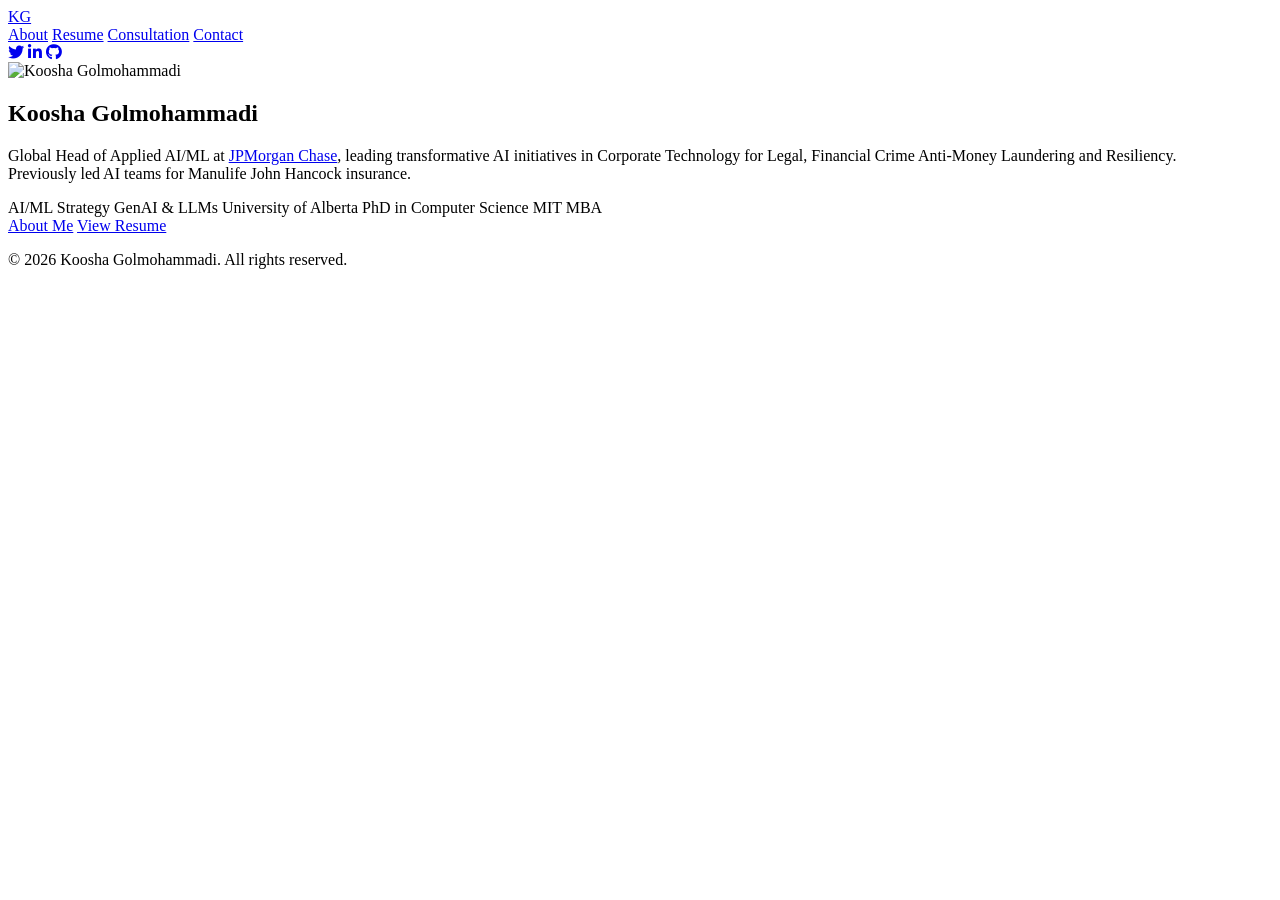
==== index.html @ 3e49aaad "Add index.html" ====
<!DOCTYPE html>
<html lang="en">
<head>
    <meta charset="UTF-8">
    <meta name="viewport" content="width=device-width, initial-scale=1.0">
    <meta name="description" content="Koosha Golmohammadi - Global Head of Applied AI/ML at JPMorgan Chase. Expert in strategic AI/ML implementation, GenAI, and organizational transformation.">
    <meta name="keywords" content="AI, Machine Learning, Data Science, Analytics, Leadership, AI Strategy, GenAI">
    <meta name="author" content="Koosha Golmohammadi">

    <title>Koosha Golmohammadi</title>

    <!-- Font Awesome for Icons -->
    <link rel="stylesheet" href="https://cdnjs.cloudflare.com/ajax/libs/font-awesome/6.5.1/css/all.min.css">

    <!-- Stylesheets -->
    <link rel="stylesheet" href="css/main.css">
</head>
<body>
    <!-- Header & Navigation -->
    <header class="site-header">
        <a href="index.html" class="site-logo">
            <span class="logo-text">KG</span>
        </a>

        <nav class="nav-links">
            <a href="about.html" class="nav-link">About</a>
            <a href="resume.html" class="nav-link">Resume</a>
            <a href="consultation.html" class="nav-link">Consultation</a>
            <a href="contact.html" class="nav-link">Contact</a>
        </nav>

        <div class="nav-actions">
            <div class="nav-social">
                <a href="https://twitter.com/kooshag" target="_blank" rel="noopener" class="nav-social-link" aria-label="Twitter"><i class="fab fa-twitter"></i></a>
                <a href="https://www.linkedin.com/in/kooshag/" target="_blank" rel="noopener" class="nav-social-link" aria-label="LinkedIn"><i class="fab fa-linkedin-in"></i></a>
                <a href="https://github.com/koosha" target="_blank" rel="noopener" class="nav-social-link" aria-label="GitHub"><i class="fab fa-github"></i></a>
            </div>
        </div>
    </header>

    <!-- Hero Section -->
    <section class="hero">
        <div class="hero-content">
            <div class="hero-avatar">
                <img src="images/headshot_index.jpeg" alt="Koosha Golmohammadi">
            </div>

            <h1 class="hero-title">
                <span class="hero-name">Koosha Golmohammadi</span>
            </h1>

            <p class="hero-tagline">
                Global Head of Applied AI/ML at <a href="https://www.jpmorganchase.com/about/technology" class="hero-highlight">JPMorgan Chase</a>, leading transformative AI initiatives in Corporate Technology for Legal, Financial Crime Anti-Money Laundering and Resiliency. <br>Previously led AI teams for Manulife John Hancock insurance.
            </p>

            <div class="hero-chips">
                <span class="hero-chip">AI/ML Strategy</span>
                <span class="hero-chip">GenAI & LLMs</span>
                <span class="hero-chip">University of Alberta PhD in Computer Science</span>
                <span class="hero-chip">MIT MBA</span>
            </div>

            <div class="hero-cta">
                <a href="about.html" class="button button-primary">About Me</a>
                <a href="resume.html" class="button button-secondary">View Resume</a>
            </div>
        </div>

        <div class="hero-bg" aria-hidden="true">
            <div class="hero-gradient"></div>
        </div>
    </section>

    <!-- Footer -->
    <footer class="footer">
        <div class="container">
            <p class="footer__text">
                &copy; 2026 Koosha Golmohammadi. All rights reserved.
            </p>
        </div>
    </footer>
</body>
</html>
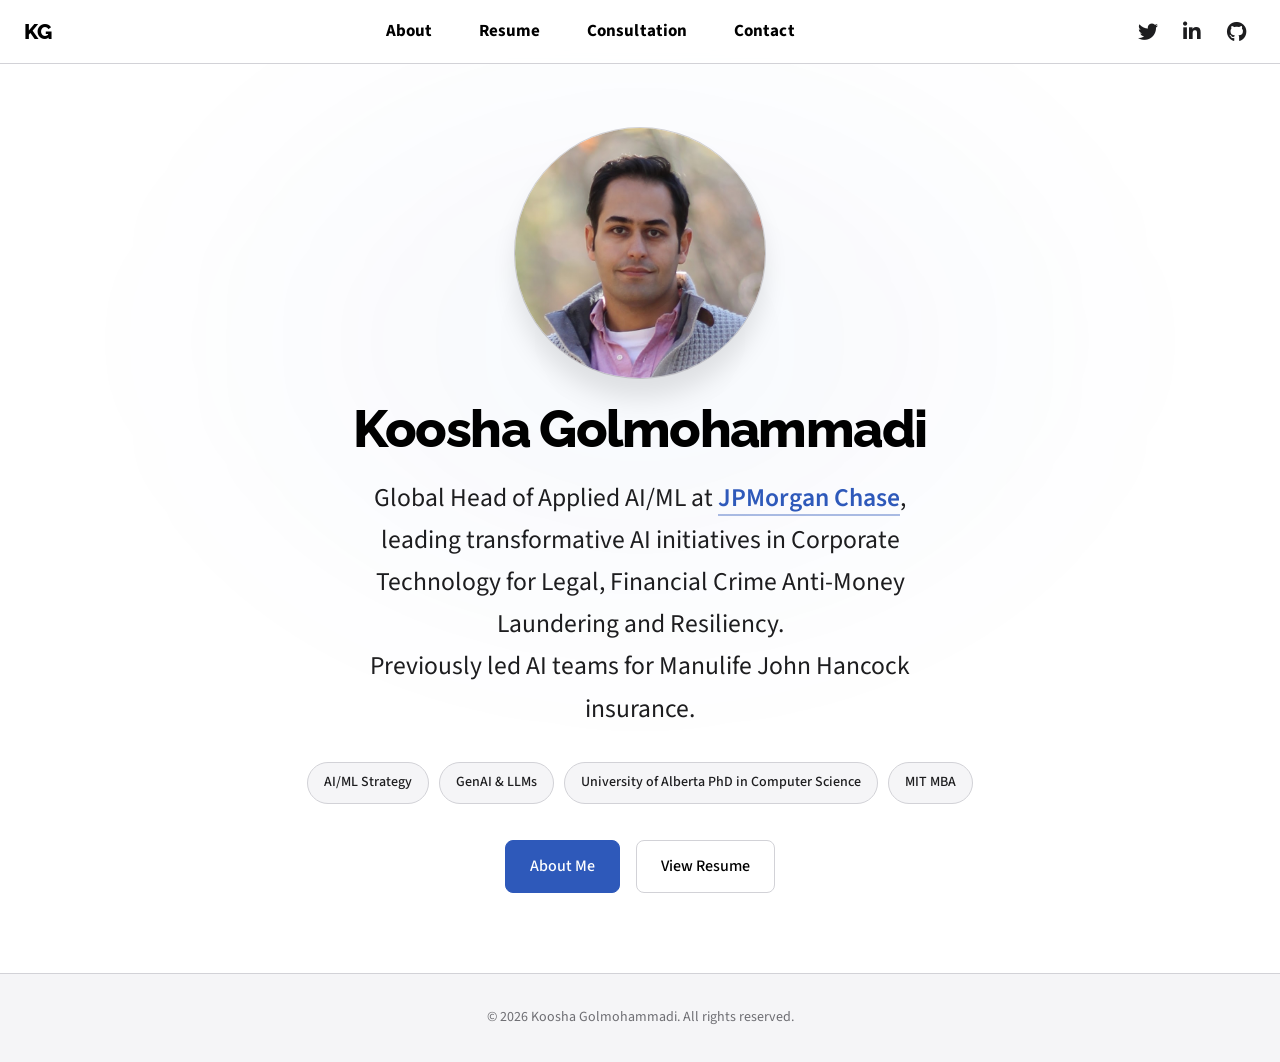
==== commit 4e4c41cc: "Add responsive hamburger menu and simplify contact page - Add hamburger menu that appears below 736p" ====
--- a/index.html
+++ b/index.html
@@ -35,8 +35,63 @@
                 <a href="https://www.linkedin.com/in/kooshag/" target="_blank" rel="noopener" class="nav-social-link" aria-label="LinkedIn"><i class="fab fa-linkedin-in"></i></a>
                 <a href="https://github.com/koosha" target="_blank" rel="noopener" class="nav-social-link" aria-label="GitHub"><i class="fab fa-github"></i></a>
             </div>
+            <div class="hamburger-container">
+                <button
+                    type="button"
+                    id="hamburger-button"
+                    class="hamburger-button"
+                    aria-label="Open navigation menu"
+                    aria-expanded="false"
+                    aria-controls="mobile-nav-menu">
+                    <span id="hamburger-icon" class="hamburger-icon">
+                        <span></span>
+                        <span></span>
+                        <span></span>
+                    </span>
+                </button>
+            </div>
         </div>
     </header>
+
+    <!-- Slide Menu Overlay -->
+    <div id="slide-menu-overlay" class="slide-menu-overlay" aria-hidden="true"></div>
+
+    <!-- Slide Menu Panel -->
+    <div
+        id="mobile-nav-menu"
+        class="slide-menu"
+        role="dialog"
+        aria-modal="true"
+        aria-label="Navigation menu"
+        aria-hidden="true">
+        <ul class="hamburger-ul">
+            <li class="index-li">
+                <a href="index.html">
+                    <h3>Koosha Golmohammadi</h3>
+                </a>
+            </li>
+            <li>
+                <a href="about.html">
+                    <h3>About</h3>
+                </a>
+            </li>
+            <li>
+                <a href="resume.html">
+                    <h3>Resume</h3>
+                </a>
+            </li>
+            <li>
+                <a href="consultation.html">
+                    <h3>Consultation</h3>
+                </a>
+            </li>
+            <li>
+                <a href="contact.html">
+                    <h3>Contact</h3>
+                </a>
+            </li>
+        </ul>
+    </div>
 
     <!-- Hero Section -->
     <section class="hero">
@@ -79,5 +134,8 @@
             </p>
         </div>
     </footer>
+
+    <!-- Navigation Script -->
+    <script src="js/navigation.js"></script>
 </body>
 </html>
--- a/css/main.css
+++ b/css/main.css
@@ -0,0 +1,1092 @@
+/* ========================================
+   DESIGN TOKENS
+   Colors, typography, spacing, and motion
+   ======================================== */
+
+@import url('https://fonts.googleapis.com/css2?family=Source+Sans+3:wght@400;700&family=Raleway:wght@400;800&display=swap');
+
+:root {
+  /* Colors */
+  --color-bg: #ffffff;
+  --color-bg-alt: #f5f5f7;
+  --color-bg-offset: #fafafa;
+  --color-fg: #1d1d1f;
+  --color-fg-bold: #000000;
+  --color-fg-light: #6e6e73;
+  --color-border: #d2d2d7;
+  --color-border-bg: #f5f5f7;
+  --color-accent: #2e59ba;
+  --color-accent-light: rgba(46, 89, 186, 0.1);
+  --color-accent-subtle: rgba(46, 89, 186, 0.05);
+  --color-accent-border: rgba(46, 89, 186, 0.3);
+  --color-accent-underline: rgba(46, 89, 186, 0.4);
+  --color-overlay-darker: rgba(0, 0, 0, 0.3);
+
+  /* Typography */
+  --font-sans: 'Source Sans 3', 'Source Sans Pro', Helvetica, sans-serif;
+  --font-heading: 'Raleway', Helvetica, sans-serif;
+  --font-mono: 'Courier New', monospace;
+
+  --font-weight-normal: 400;
+  --font-weight-medium: 500;
+  --font-weight-semibold: 600;
+  --font-weight-bold: 700;
+  --font-weight-black: 800;
+
+  --text-2xs: 0.65em;
+  --text-xs: 0.75em;
+  --text-sm: 0.875em;
+  --text-base: 1em;
+  --text-md: 1.1em;
+  --text-lg: 1.3em;
+  --text-xl: 1.6em;
+  --text-2xl: 2.2em;
+  --text-3xl: 2.75em;
+
+  --tracking-tight: 0.01em;
+  --tracking-normal: 0.02em;
+  --tracking-wide: 0.04em;
+
+  --leading-tight: 1.3;
+  --leading-normal: 1.7;
+  --leading-loose: 2;
+
+  /* Spacing */
+  --space-xs: 0.5rem;
+  --space-sm: 0.75rem;
+  --space-md: 1rem;
+  --space-lg: 1.5rem;
+  --space-xl: 2rem;
+  --space-2xl: 3rem;
+  --space-3xl: 4rem;
+
+  --spacing-element: 1.5rem;
+
+  /* Border Radius */
+  --radius-sm: 4px;
+  --radius-md: 8px;
+  --radius-lg: 12px;
+  --radius-xl: 16px;
+  --radius-full: 9999px;
+  --border-radius: 8px;
+
+  /* Shadows */
+  --shadow-sm: 0 1px 2px rgba(0, 0, 0, 0.05);
+  --shadow-md: 0 4px 6px rgba(0, 0, 0, 0.07);
+  --shadow-lg: 0 10px 15px rgba(0, 0, 0, 0.1);
+  --shadow-xl: 0 20px 25px rgba(0, 0, 0, 0.1);
+
+  /* Motion */
+  --duration-fast: 150ms;
+  --duration-normal: 250ms;
+  --duration-slow: 400ms;
+  --duration-menu: 400ms;
+  --ease-out: cubic-bezier(0.33, 1, 0.68, 1);
+  --ease-in-out: cubic-bezier(0.65, 0, 0.35, 1);
+  --ease-menu: cubic-bezier(0.4, 0, 0.2, 1);
+
+  /* Layout */
+  --header-height: 64px;
+  --header-height-mobile: 64px;
+  --lift-sm: -2px;
+
+  /* Z-Index Scale */
+  --z-sticky: 100;
+  --z-header: 10000;
+  --z-overlay: 10001;
+  --z-menu: 10002;
+}
+
+/* ========================================
+   BASE STYLES
+   ======================================== */
+
+* {
+  box-sizing: border-box;
+}
+
+html {
+  font-size: 16px;
+  -webkit-font-smoothing: antialiased;
+  -moz-osx-font-smoothing: grayscale;
+}
+
+body {
+  margin: 0;
+  padding: 0;
+  font-family: var(--font-sans);
+  font-size: var(--text-base);
+  line-height: var(--leading-normal);
+  color: var(--color-fg);
+  background-color: var(--color-bg);
+}
+
+h1, h2, h3, h4, h5, h6 {
+  color: var(--color-fg-bold);
+  font-family: var(--font-heading);
+  font-weight: var(--font-weight-bold);
+  letter-spacing: var(--tracking-tight);
+  line-height: var(--leading-tight);
+  margin: 0 0 0.75em 0;
+}
+
+h1 { font-size: var(--text-3xl); }
+h2 { font-size: var(--text-2xl); }
+h3 { font-size: var(--text-xl); }
+h4 { font-size: var(--text-lg); }
+h5 { font-size: var(--text-md); }
+h6 { font-size: var(--text-base); }
+
+p {
+  margin: 0 0 var(--spacing-element) 0;
+}
+
+a {
+  color: var(--color-accent);
+  text-decoration: none;
+  transition: color var(--duration-fast) var(--ease-out);
+}
+
+a:hover {
+  color: var(--color-fg-bold);
+}
+
+strong, b {
+  color: var(--color-fg-bold);
+  font-weight: var(--font-weight-medium);
+}
+
+/* ========================================
+   HEADER & NAVIGATION
+   ======================================== */
+
+.site-header {
+  align-items: center;
+  background-color: rgba(255, 255, 255, 0.8);
+  backdrop-filter: blur(20px) saturate(180%);
+  -webkit-backdrop-filter: blur(20px) saturate(180%);
+  border-bottom: solid 1px var(--color-border);
+  display: flex;
+  height: var(--header-height);
+  justify-content: space-between;
+  left: 0;
+  padding: 0 1.5rem;
+  position: fixed;
+  top: 0;
+  width: 100%;
+  z-index: var(--z-header);
+  transition: background-color var(--duration-fast) var(--ease-out);
+  box-sizing: border-box;
+}
+
+.site-logo {
+  display: flex;
+  align-items: center;
+  text-decoration: none;
+}
+
+.logo-text {
+  font-family: var(--font-heading);
+  font-size: var(--text-lg);
+  font-weight: var(--font-weight-black);
+  color: var(--color-fg-bold);
+  letter-spacing: var(--tracking-tight);
+}
+
+.nav-links {
+  display: none;
+  gap: 0.625rem;
+}
+
+@media screen and (min-width: 736px) {
+  .nav-links {
+    display: flex;
+  }
+}
+
+.nav-link {
+  position: relative;
+  padding: 0.75rem 1.125rem;
+  font-size: 1.0625rem;
+  font-weight: var(--font-weight-bold);
+  color: var(--color-fg-bold);
+  text-decoration: none;
+  border-radius: var(--radius-sm);
+  letter-spacing: 0.01em;
+  transition: color var(--duration-fast) var(--ease-out),
+    background-color var(--duration-fast) var(--ease-out);
+}
+
+.nav-link::after {
+  content: '';
+  position: absolute;
+  bottom: 0.375rem;
+  left: 0.5rem;
+  right: 0.5rem;
+  height: 2.5px;
+  background: var(--color-accent);
+  border-radius: 2px;
+  transform: scaleX(0);
+  transition: transform var(--duration-fast) var(--ease-out);
+}
+
+.nav-link:hover {
+  color: var(--color-accent);
+  background-color: var(--color-border-bg);
+}
+
+.nav-link:hover::after {
+  transform: scaleX(1);
+}
+
+.nav-link.active {
+  color: var(--color-accent);
+  background-color: var(--color-accent-light);
+}
+
+.nav-link.active::after {
+  transform: scaleX(1);
+}
+
+.nav-link:focus-visible {
+  outline: 2px solid var(--color-accent);
+  outline-offset: 2px;
+}
+
+.nav-actions {
+  display: flex;
+  align-items: center;
+  gap: 0.75rem;
+}
+
+.nav-social {
+  display: flex;
+  align-items: center;
+  gap: 0.25rem;
+}
+
+.nav-social-link {
+  display: inline-flex;
+  align-items: center;
+  justify-content: center;
+  width: 40px;
+  height: 40px;
+  color: var(--color-fg);
+  text-decoration: none;
+  border-radius: var(--radius-sm);
+  transition: color var(--duration-fast) var(--ease-out),
+    background-color var(--duration-fast) var(--ease-out);
+}
+
+.nav-social-link:hover {
+  color: var(--color-accent);
+  background-color: var(--color-border-bg);
+}
+
+.nav-social-link:focus-visible {
+  outline: 2px solid var(--color-accent);
+  outline-offset: 2px;
+}
+
+.nav-social-link i {
+  font-size: 20px;
+}
+
+@media (max-width: 768px) {
+  .site-header {
+    padding: 0 1rem;
+  }
+
+  .nav-links {
+    gap: 0.25rem;
+  }
+
+  .nav-link {
+    padding: 0.625rem 0.875rem;
+    font-size: var(--text-base);
+  }
+
+  .nav-social {
+    gap: 0;
+  }
+
+  .nav-social-link {
+    width: 36px;
+    height: 36px;
+  }
+
+  .nav-social-link i {
+    font-size: 18px;
+  }
+}
+
+/* ========================================
+   HAMBURGER MENU & SLIDE MENU
+   ======================================== */
+
+/* Hamburger container - show only on mobile */
+.hamburger-container {
+  display: block;
+}
+
+@media screen and (min-width: 736px) {
+  .hamburger-container {
+    display: none;
+  }
+}
+
+/* Hamburger button */
+.hamburger-button {
+  align-items: center;
+  background: transparent;
+  border: 0;
+  box-shadow: none;
+  cursor: pointer;
+  display: flex;
+  height: 44px;
+  justify-content: center;
+  padding: 0 1em 0 0.5em;
+}
+
+.hamburger-button:hover {
+  box-shadow: none;
+  opacity: 0.5;
+}
+
+.hamburger-button:focus-visible .hamburger-icon span {
+  background-color: var(--color-accent);
+}
+
+/* CSS hamburger icon */
+.hamburger-icon {
+  display: block;
+  height: 14px;
+  position: relative;
+  width: 20px;
+}
+
+.hamburger-icon span {
+  background-color: var(--color-fg-bold);
+  border-radius: 2px;
+  display: block;
+  height: 2px;
+  left: 0;
+  position: absolute;
+  transition: all var(--duration-normal) var(--ease-menu);
+  width: 100%;
+}
+
+.hamburger-icon span:nth-child(1) {
+  top: 0;
+}
+
+.hamburger-icon span:nth-child(2) {
+  top: 50%;
+  transform: translateY(-50%);
+}
+
+.hamburger-icon span:nth-child(3) {
+  bottom: 0;
+}
+
+/* Open state - morph to X */
+.hamburger-icon--open span:nth-child(1) {
+  top: 50%;
+  transform: translateY(-50%) rotate(45deg);
+}
+
+.hamburger-icon--open span:nth-child(2) {
+  opacity: 0;
+  transform: translateY(-50%) scaleX(0);
+}
+
+.hamburger-icon--open span:nth-child(3) {
+  bottom: 50%;
+  transform: translateY(50%) rotate(-45deg);
+}
+
+/* Slide menu overlay */
+.slide-menu-overlay {
+  background: var(--color-overlay-darker);
+  inset: 0;
+  opacity: 0;
+  pointer-events: none;
+  position: fixed;
+  transition: opacity var(--duration-normal) var(--ease-menu);
+  z-index: var(--z-overlay);
+}
+
+.slide-menu-overlay--open {
+  opacity: 1;
+  pointer-events: auto;
+}
+
+/* Slide menu panel */
+.slide-menu {
+  -webkit-overflow-scrolling: touch;
+  background-color: var(--color-bg);
+  bottom: 0;
+  font-size: 1.15em;
+  max-width: 80vw;
+  overflow-y: auto;
+  padding: 2.5em 1.5em 0;
+  position: fixed;
+  right: 0;
+  top: 0;
+  transform: translateX(100%);
+  transition: transform var(--duration-normal) var(--ease-menu);
+  width: 300px;
+  z-index: var(--z-menu);
+}
+
+.slide-menu--open {
+  transform: translateX(0);
+}
+
+/* Navigation list inside slide menu */
+.hamburger-ul {
+  display: flex;
+  flex-direction: column;
+  gap: 0.25rem;
+  list-style: none;
+  padding: 1rem 0;
+  margin: 0;
+}
+
+.hamburger-ul li {
+  display: block;
+}
+
+.hamburger-ul li a {
+  display: block;
+  outline: none;
+  text-decoration: none;
+  padding: 0.75rem 1rem;
+  border-radius: var(--radius-sm);
+  transition: background-color var(--duration-fast) var(--ease-out);
+}
+
+.hamburger-ul li a:hover {
+  background-color: var(--color-border-bg);
+}
+
+.hamburger-ul li a:focus-visible h3 {
+  color: var(--color-accent);
+}
+
+.hamburger-ul li a h3 {
+  margin: 0;
+  padding: 0;
+  border: none;
+  font-size: 1rem;
+  font-weight: var(--font-weight-medium);
+  color: var(--color-fg);
+  font-family: var(--font-heading);
+  letter-spacing: normal;
+  transition: color var(--duration-fast) var(--ease-out);
+}
+
+.hamburger-ul li a:hover h3 {
+  color: var(--color-fg-bold);
+}
+
+.hamburger-ul .index-li h3 {
+  font-weight: var(--font-weight-bold);
+  color: var(--color-fg-bold);
+}
+
+/* Reduced motion support for menus */
+@media (prefers-reduced-motion: reduce) {
+  .slide-menu-overlay,
+  .slide-menu,
+  .hamburger-icon span {
+    transition: none;
+  }
+}
+
+/* ========================================
+   HERO SECTION
+   ======================================== */
+
+.hero {
+  position: relative;
+  padding: 6rem 2rem 5rem;
+  padding-top: calc(var(--header-height) + 4rem);
+  text-align: center;
+}
+
+.hero-content {
+  position: relative;
+  z-index: 1;
+  max-width: 680px;
+  margin: 0 auto;
+}
+
+/* Portrait */
+.hero-avatar {
+  width: 250px;
+  height: 250px;
+  margin: 0 auto 1.5rem;
+  border-radius: 50%;
+  position: relative;
+  box-shadow: var(--shadow-xl), 0 0 0 1px var(--color-border);
+  transition: transform var(--duration-normal) var(--ease-out),
+    box-shadow var(--duration-normal) var(--ease-out);
+}
+
+.hero-avatar::before {
+  content: '';
+  position: absolute;
+  inset: -4px;
+  background: linear-gradient(
+    135deg,
+    var(--color-accent-light) 0%,
+    transparent 50%,
+    var(--color-accent-subtle) 100%
+  );
+  border-radius: 50%;
+  z-index: -1;
+  opacity: 0;
+  transition: opacity var(--duration-normal) var(--ease-out);
+}
+
+.hero-avatar:hover {
+  transform: scale(1.03) translateY(-2px);
+  box-shadow: var(--shadow-xl), 0 0 0 1px var(--color-accent-border);
+}
+
+.hero-avatar:hover::before {
+  opacity: 1;
+}
+
+.hero-avatar img {
+  width: 100%;
+  height: 100%;
+  object-fit: cover;
+  border-radius: 50%;
+}
+
+/* Name */
+.hero-title {
+  margin-bottom: 1.25rem;
+}
+
+.hero-name {
+  display: block;
+  font-family: var(--font-heading);
+  font-size: clamp(2rem, 6vw, 3.25rem);
+  font-weight: var(--font-weight-black);
+  letter-spacing: -0.03em;
+  line-height: 1.05;
+  color: var(--color-fg-bold);
+}
+
+/* Tagline */
+.hero-tagline {
+  font-size: var(--text-xl);
+  color: var(--color-fg);
+  max-width: 560px;
+  margin: 0 auto 2rem;
+  line-height: 1.65;
+  font-weight: var(--font-weight-normal);
+}
+
+.hero-tagline br {
+  display: block;
+  margin-top: 0.5rem;
+}
+
+.hero-highlight {
+  color: var(--color-accent);
+  font-weight: var(--font-weight-semibold);
+  text-decoration: none;
+  background-image: linear-gradient(
+    transparent calc(100% - 2px),
+    var(--color-accent-underline) 2px
+  );
+  background-size: 100% 100%;
+  transition: background-size var(--duration-fast) var(--ease-out),
+    color var(--duration-fast) var(--ease-out);
+}
+
+.hero-highlight:hover {
+  background-image: linear-gradient(
+    transparent calc(100% - 2px),
+    var(--color-accent) 2px
+  );
+}
+
+/* Credential chips */
+.hero-chips {
+  display: flex;
+  gap: 0.625rem;
+  justify-content: center;
+  flex-wrap: wrap;
+  margin-bottom: 2.25rem;
+}
+
+.hero-chip {
+  font-size: var(--text-sm);
+  font-weight: var(--font-weight-medium);
+  color: var(--color-fg);
+  padding: 0.5rem 1rem;
+  background: var(--color-bg-alt);
+  border: 1px solid var(--color-border);
+  border-radius: var(--radius-full);
+  transition: background var(--duration-fast) var(--ease-out),
+    border-color var(--duration-fast) var(--ease-out),
+    transform var(--duration-fast) var(--ease-out);
+}
+
+.hero-chip:hover {
+  background: var(--color-accent-subtle);
+  border-color: var(--color-accent-border);
+  transform: translateY(-1px);
+}
+
+/* CTA buttons */
+.hero-cta {
+  display: flex;
+  gap: 1rem;
+  justify-content: center;
+  flex-wrap: wrap;
+}
+
+/* Background */
+.hero-bg {
+  position: absolute;
+  inset: 0;
+  pointer-events: none;
+}
+
+.hero-gradient {
+  position: absolute;
+  top: 35%;
+  left: 50%;
+  transform: translate(-50%, -50%);
+  width: 1200px;
+  height: 800px;
+  background: radial-gradient(
+    ellipse 100% 100% at 50% 50%,
+    var(--color-accent-light) 0%,
+    var(--color-accent-subtle) 15%,
+    rgba(46, 89, 186, 0.03) 30%,
+    transparent 45%
+  );
+  filter: blur(100px);
+  opacity: 0.6;
+}
+
+/* Mobile */
+@media (max-width: 640px) {
+  .hero {
+    padding: 4rem 1.5rem 3.5rem;
+    padding-top: calc(var(--header-height) + 4rem);
+  }
+
+  .hero-avatar {
+    width: 140px;
+    height: 140px;
+    margin-bottom: 2rem;
+  }
+
+  .hero-tagline {
+    font-size: var(--text-lg);
+  }
+
+  .hero-chips {
+    gap: 0.5rem;
+  }
+
+  .hero-chip {
+    font-size: var(--text-xs);
+    padding: 0.4rem 0.875rem;
+  }
+}
+
+/* ========================================
+   BUTTONS
+   ======================================== */
+
+.button {
+  display: inline-block;
+  padding: 0.75rem 1.5rem;
+  font-size: var(--text-base);
+  font-weight: var(--font-weight-medium);
+  text-decoration: none;
+  border-radius: var(--radius-md);
+  transition: all var(--duration-fast) var(--ease-out);
+  border: 1px solid transparent;
+  cursor: pointer;
+}
+
+.button-primary {
+  background-color: var(--color-accent);
+  color: white;
+  border-color: var(--color-accent);
+}
+
+.button-primary:hover {
+  background-color: #2347a0;
+  border-color: #2347a0;
+  color: white;
+  transform: translateY(-2px);
+  box-shadow: var(--shadow-md);
+}
+
+.button-secondary {
+  background-color: transparent;
+  color: var(--color-fg-bold);
+  border-color: var(--color-border);
+}
+
+.button-secondary:hover {
+  background-color: var(--color-bg-alt);
+  border-color: var(--color-accent);
+  color: var(--color-fg-bold);
+  transform: translateY(-2px);
+  box-shadow: var(--shadow-md);
+}
+
+.button:focus-visible {
+  outline: 2px solid var(--color-accent);
+  outline-offset: 2px;
+}
+
+/* ========================================
+   CONTENT PAGES
+   ======================================== */
+
+.page-section {
+  padding: calc(var(--header-height) + 2rem) 2rem var(--space-3xl);
+}
+
+.content {
+  max-width: 800px;
+  margin: 0 auto;
+}
+
+.text-center {
+  text-align: center;
+}
+
+.mb-xl {
+  margin-bottom: var(--space-xl);
+}
+
+.mt-xl {
+  margin-top: var(--space-xl);
+}
+
+/* Cards */
+.card {
+  background-color: var(--color-bg);
+  border: 1px solid var(--color-border);
+  border-radius: var(--border-radius);
+  padding: var(--space-lg);
+  transition: all var(--duration-normal) var(--ease-out);
+}
+
+.card:hover {
+  box-shadow: var(--shadow-md);
+  border-color: var(--color-accent);
+  transform: translateY(-2px);
+}
+
+.card__title {
+  color: var(--color-fg-bold);
+  margin-bottom: var(--space-sm);
+  font-size: var(--text-lg);
+}
+
+.card__description {
+  color: var(--color-fg-light);
+  margin-bottom: 0;
+  line-height: var(--leading-normal);
+}
+
+/* ========================================
+   RESUME PAGE
+   ======================================== */
+
+.resume-page {
+  max-width: 880px;
+  margin: 0 auto;
+  padding: calc(var(--header-height) + 2rem) 2rem 4rem;
+}
+
+.resume-header {
+  text-align: center;
+  margin-bottom: 2rem;
+}
+
+.resume-title {
+  font-size: var(--text-3xl);
+  font-weight: var(--font-weight-black);
+  letter-spacing: var(--tracking-tight);
+  margin-bottom: 1.25rem;
+  color: var(--color-fg-bold);
+}
+
+.resume-summary {
+  font-size: var(--text-lg);
+  line-height: 1.7;
+  color: var(--color-fg);
+  max-width: 640px;
+  margin: 0 auto;
+}
+
+.resume-nav {
+  display: flex;
+  flex-wrap: wrap;
+  justify-content: center;
+  gap: 0.5rem;
+  margin-top: 2rem;
+  margin-bottom: 2rem;
+  position: sticky;
+  top: var(--header-height);
+  z-index: 100;
+  background: rgba(245, 245, 247, 0.92);
+  backdrop-filter: blur(16px);
+  -webkit-backdrop-filter: blur(16px);
+  padding: 1rem 1.5rem;
+  border-radius: var(--radius-lg);
+  border: 1px solid var(--color-border-bg);
+  box-shadow: var(--shadow-sm);
+}
+
+.resume-nav-link {
+  padding: 0.5rem 1rem;
+  font-size: var(--text-sm);
+  font-weight: var(--font-weight-medium);
+  color: var(--color-fg-light);
+  background: transparent;
+  border: none;
+  border-radius: var(--radius-sm);
+  text-decoration: none;
+  transition: all var(--duration-fast) var(--ease-out);
+}
+
+.resume-nav-link:hover {
+  color: var(--color-fg);
+  background: var(--color-bg);
+}
+
+.resume-nav-link.active {
+  color: var(--color-accent);
+  background: var(--color-accent-subtle);
+  font-weight: var(--font-weight-bold);
+}
+
+.resume-content {
+  display: flex;
+  flex-direction: column;
+  gap: 4.5rem;
+}
+
+.resume-section {
+  scroll-margin-top: calc(var(--header-height) + 8rem);
+  padding-top: 2.5rem;
+  border-top: 2px solid var(--color-border);
+}
+
+.resume-section:first-child {
+  border-top: none;
+  padding-top: 0;
+}
+
+.section-title-wrapper {
+  text-align: center;
+  margin-bottom: 2.5rem;
+}
+
+.section-title-wrapper h2 {
+  font-size: var(--text-2xl);
+  font-weight: var(--font-weight-black);
+  letter-spacing: var(--tracking-tight);
+  color: var(--color-fg-bold);
+  display: inline-block;
+  padding-bottom: 0.75rem;
+  border-bottom: 3px solid var(--color-accent);
+  margin: 0;
+}
+
+/* ========================================
+   CONTACT PAGE
+   ======================================== */
+
+.contact-page {
+  max-width: 880px;
+  display: flex;
+  flex-direction: column;
+  align-items: center;
+  justify-content: center;
+  min-height: calc(100vh - var(--header-height) - 16rem);
+  margin: 0 auto;
+  padding: 2rem;
+}
+
+.contact-header {
+  text-align: center;
+  margin-bottom: 2.5rem;
+}
+
+.contact-header .page-title {
+  margin-bottom: 0;
+  font-size: var(--text-3xl);
+  font-weight: var(--font-weight-black);
+  letter-spacing: var(--tracking-tight);
+}
+
+.contact-content {
+  text-align: center;
+}
+
+/* Email CTA block */
+.contact-email-block {
+  margin-bottom: 2.5rem;
+}
+
+.contact-email-container {
+  display: block;
+  margin-bottom: 0.75rem;
+}
+
+.contact-email-link {
+  display: inline-flex;
+  align-items: baseline;
+  padding: 0.75rem 1.5rem;
+  font-size: var(--text-lg);
+  font-weight: var(--font-weight-bold);
+  color: var(--color-accent);
+  background: var(--color-accent-light);
+  border-radius: var(--radius-md);
+  text-decoration: none;
+  white-space: nowrap;
+  transition: background-color var(--duration-fast) var(--ease-out),
+    transform var(--duration-fast) var(--ease-out),
+    box-shadow var(--duration-fast) var(--ease-out);
+}
+
+.contact-email-link:hover {
+  background: rgba(46, 89, 186, 0.15);
+  transform: translateY(var(--lift-sm));
+  box-shadow: var(--shadow-md);
+}
+
+.contact-email-prefix {
+  color: var(--color-accent);
+}
+
+.contact-email-domain {
+  color: var(--color-fg-bold);
+}
+
+.contact-hint {
+  font-size: var(--text-sm);
+  color: var(--color-fg-light);
+  margin: 0;
+}
+
+/* Divider */
+.contact-divider {
+  display: flex;
+  align-items: center;
+  gap: 1rem;
+  margin-bottom: 1.5rem;
+  color: var(--color-fg-light);
+  font-size: var(--text-sm);
+  max-width: 280px;
+  margin-left: auto;
+  margin-right: auto;
+}
+
+.contact-divider::before,
+.contact-divider::after {
+  content: '';
+  flex: 1;
+  height: 1px;
+  background: var(--color-border);
+}
+
+/* Social icons */
+.contact-content > .icons li a {
+  display: flex;
+  align-items: center;
+  justify-content: center;
+  width: 5.5rem;
+  height: 5.5rem;
+  border-radius: 50%;
+  color: var(--color-fg-light);
+  background: transparent;
+  text-decoration: none;
+  font-size: 2rem;
+  transition: background-color var(--duration-fast) var(--ease-out),
+    color var(--duration-fast) var(--ease-out);
+}
+
+.contact-content > .icons li a:hover {
+  background: var(--color-accent-light);
+  color: var(--color-accent);
+}
+
+@media (max-width: 736px) {
+  .contact-page {
+    min-height: calc(100vh - var(--header-height-mobile) - 12rem);
+  }
+
+  .contact-email-link {
+    font-size: var(--text-md);
+    padding: 0.625rem 1.25rem;
+  }
+}
+
+/* ========================================
+   FOOTER
+   ======================================== */
+
+.footer {
+  padding: var(--space-xl) 2rem;
+  text-align: center;
+  border-top: 1px solid var(--color-border);
+  background-color: var(--color-bg-alt);
+}
+
+.footer__text {
+  color: var(--color-fg-light);
+  font-size: var(--text-sm);
+  margin: 0;
+}
+
+/* ========================================
+   ACCESSIBILITY
+   ======================================== */
+
+/* Reduced Motion */
+@media (prefers-reduced-motion: reduce) {
+  *,
+  *::before,
+  *::after {
+    animation-duration: 0.01ms !important;
+    animation-iteration-count: 1 !important;
+    transition-duration: 0.01ms !important;
+    scroll-behavior: auto !important;
+  }
+}
+
+/* Skip Navigation Link */
+.skip-link {
+  position: absolute;
+  top: -40px;
+  left: 0;
+  background: var(--color-accent);
+  color: white;
+  padding: 0.5rem 1rem;
+  text-decoration: none;
+  z-index: 10000;
+  font-weight: var(--font-weight-bold);
+}
+
+.skip-link:focus {
+  top: 0;
+}
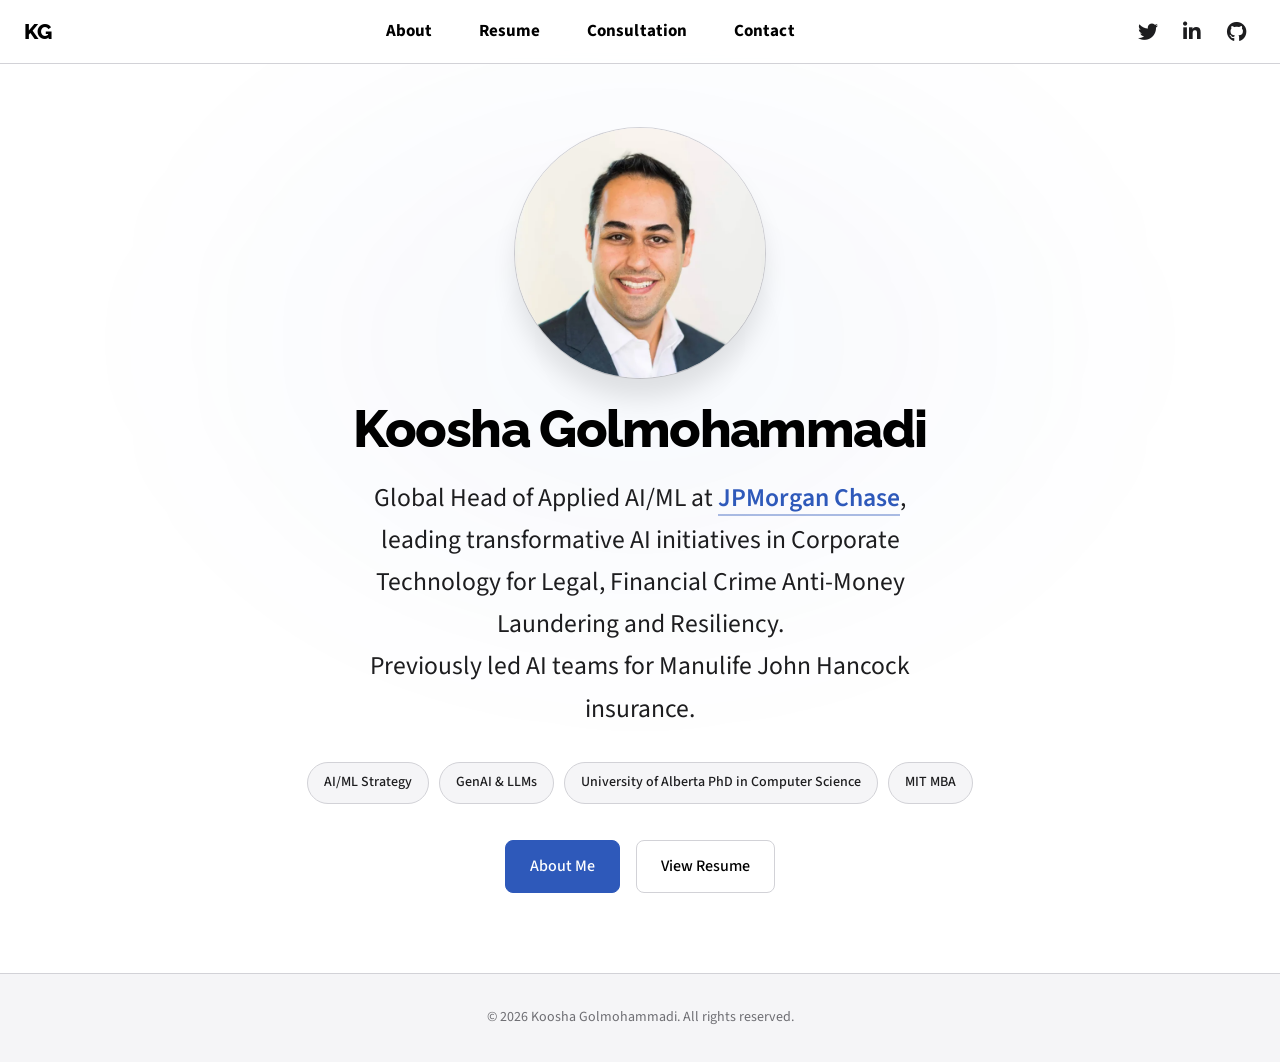
==== commit a718a9cf: "Add KG favicon and centered homepage portrait - Add black-on-white KG SVG, ICO and Apple touch icons" ====
--- a/index.html
+++ b/index.html
@@ -8,6 +8,10 @@
     <meta name="author" content="Koosha Golmohammadi">
 
     <title>Koosha Golmohammadi</title>
+    <link rel="icon" href="/favicon.ico" sizes="16x16 32x32 48x48">
+    <link rel="icon" href="/favicon.svg" type="image/svg+xml" sizes="any">
+    <link rel="apple-touch-icon" href="/apple-touch-icon.png" sizes="180x180">
+
 
     <!-- Font Awesome for Icons -->
     <link rel="stylesheet" href="https://cdnjs.cloudflare.com/ajax/libs/font-awesome/6.5.1/css/all.min.css">
@@ -97,7 +101,7 @@
     <section class="hero">
         <div class="hero-content">
             <div class="hero-avatar">
-                <img src="images/headshot_index.jpeg" alt="Koosha Golmohammadi">
+                <img src="images/koosha-golmohammadi-headshot.webp" alt="Koosha Golmohammadi" width="600" height="600" fetchpriority="high" decoding="async">
             </div>
 
             <h1 class="hero-title">
